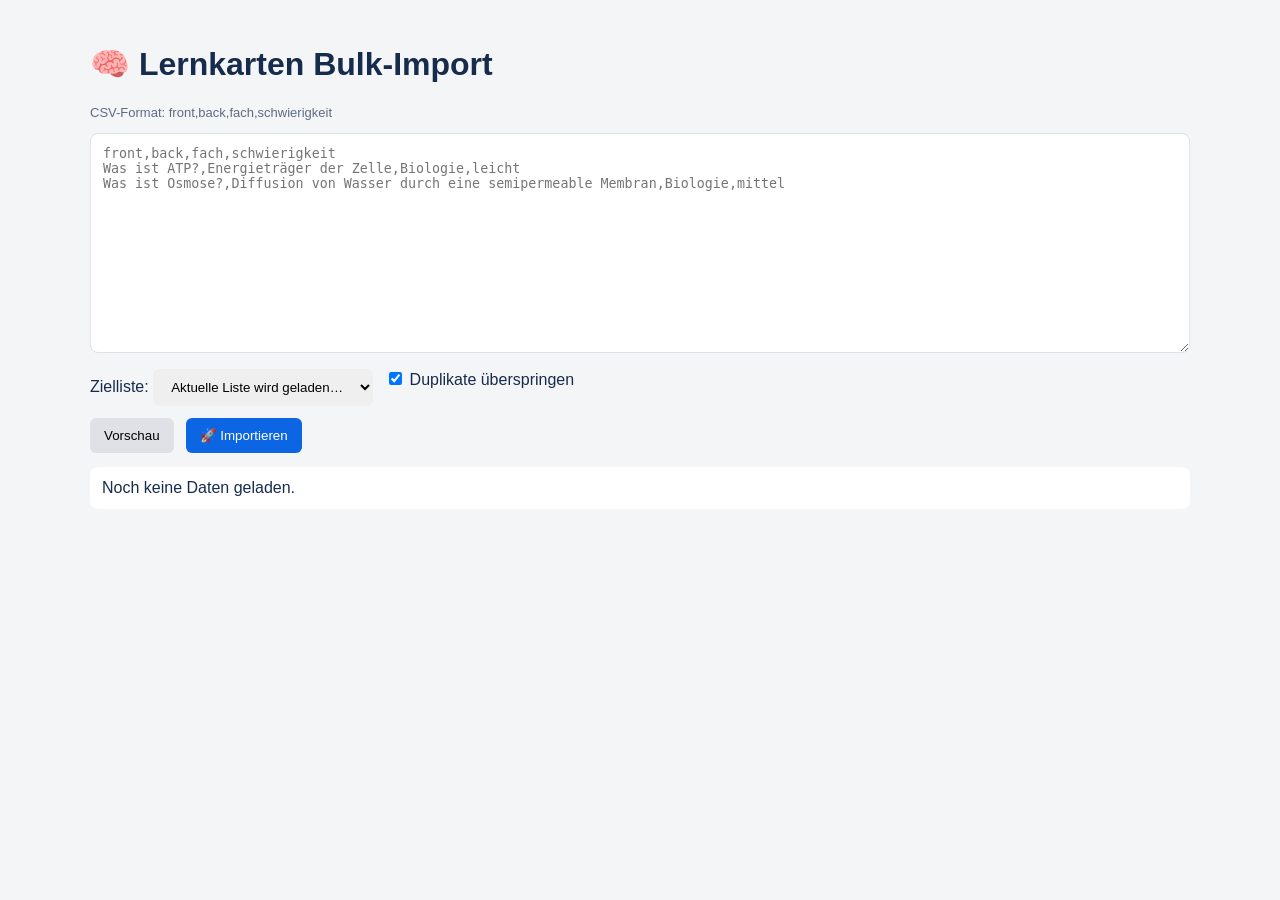
==== importer.html @ 26b733f9 "Update Trello card importer structure" ====
<!doctype html>
<html lang="de">
<head>
<meta charset="utf-8">
<meta name="viewport" content="width=device-width,initial-scale=1">
<title>Lernkarten Import</title>
<style>
body{font-family:-apple-system,BlinkMacSystemFont,"Segoe UI",sans-serif;margin:0;background:#f4f5f7;color:#172b4d}
main{max-width:1100px;margin:auto;padding:24px}
textarea{width:100%;min-height:220px;box-sizing:border-box;padding:12px;border:1px solid #dfe1e6;border-radius:8px;font-family:monospace}
.row{display:flex;gap:12px;flex-wrap:wrap;margin:12px 0}
button,select{padding:10px 14px;border:0;border-radius:6px;cursor:pointer}
button.primary{background:#0c66e4;color:#fff}
button.secondary{background:#dfe1e6}
table{width:100%;border-collapse:collapse;background:#fff;margin-top:16px}
th,td{border-bottom:1px solid #eee;text-align:left;padding:9px;vertical-align:top}
#status{margin-top:14px;padding:12px;background:#fff;border-radius:8px}
.small{color:#5e6c84;font-size:13px}
</style>
</head>
<body>
<main>
<h1>🧠 Lernkarten Bulk-Import</h1>
<p class="small">CSV-Format: front,back,fach,schwierigkeit</p>

<textarea id="input" placeholder="front,back,fach,schwierigkeit
Was ist ATP?,Energieträger der Zelle,Biologie,leicht
Was ist Osmose?,Diffusion von Wasser durch eine semipermeable Membran,Biologie,mittel"></textarea>

<div class="row">
  <label>Zielliste:
    <select id="list"><option>Aktuelle Liste wird geladen…</option></select>
  </label>
  <label><input type="checkbox" id="skipDuplicates" checked> Duplikate überspringen</label>
</div>

<div class="row">
  <button class="secondary" id="preview">Vorschau</button>
  <button class="primary" id="import">🚀 Importieren</button>
</div>

<div id="status">Noch keine Daten geladen.</div>
<table id="previewTable" hidden>
<thead><tr><th>#</th><th>Vorderseite</th><th>Rückseite</th><th>Fach</th><th>Level</th></tr></thead>
<tbody></tbody>
</table>
</main>

<script src="https://p.trellocdn.com/power-up.min.js"></script>
<script>
const t = TrelloPowerUp.iframe();
let parsed = [];

function parseCSV(text) {
  const lines = text.trim().split(/\r?\n/).filter(Boolean);
  if (!lines.length) return [];
  const header = lines.shift().split(",").map(x=>x.trim().toLowerCase());
  return lines.map(line => {
    // Demo parser: simple CSV. Für Produktivbetrieb papaparse o.ä. verwenden.
    const cells = line.split(",").map(x=>x.trim());
    const o = {};
    header.forEach((h,i)=>o[h]=cells[i] || "");
    return o;
  }).filter(x=>x.front && x.back);
}

async function api() {
  return await t.getRestApi();
}

async function loadLists() {
  try {
    const c = await api();
    const ctx = t.getContext();
    const lists = await c.get("/boards/" + ctx.board + "/lists", { fields:"id,name" });
    const select = document.getElementById("list");
    select.innerHTML = "";
    lists.forEach(l => {
      const o = document.createElement("option");
      o.value = l.id; o.textContent = l.name;
      select.appendChild(o);
    });
    document.getElementById("status").textContent = lists.length
      ? "Zielliste auswählen und Vorschau öffnen."
      : "Keine Listen gefunden.";
  } catch(e) {
    document.getElementById("status").textContent =
      "Trello-Zugriff fehlt oder ist nicht autorisiert. Öffne das Power-Up erneut und autorisiere es.";
  }
}

function renderPreview() {
  parsed = parseCSV(document.getElementById("input").value);
  const tbody = document.querySelector("#previewTable tbody");
  tbody.innerHTML = "";
  parsed.forEach((x,i)=>{
    const tr=document.createElement("tr");
    [i+1,x.front,x.back,x.fach||"",x.schwierigkeit||""].forEach(v=>{
      const td=document.createElement("td"); td.textContent=v; tr.appendChild(td);
    });
    tbody.appendChild(tr);
  });
  document.getElementById("previewTable").hidden = !parsed.length;
  document.getElementById("status").textContent =
    parsed.length + " Lernkarten erkannt.";
}

async function importCards() {
  if (!parsed.length) renderPreview();
  if (!parsed.length) return;

  const listId = document.getElementById("list").value;
  const c = await api();
  const status = document.getElementById("status");
  let created=0, skipped=0, failed=0;

  // Für ein echtes Produkt: zuerst bestehende Karten laden und Namen normalisieren.
  let existing = [];
  if (document.getElementById("skipDuplicates").checked) {
    try {
      existing = await c.get("/lists/" + listId + "/cards", { fields:"name" });
    } catch(e) {}
  }
  const names = new Set(existing.map(x => x.name.trim().toLowerCase()));

  for (const card of parsed) {
    const name = card.front.trim();
    if (names.has(name.toLowerCase())) { skipped++; continue; }

    const desc = [
      "## Antwort",
      card.back,
      "",
      "Fach: " + (card.fach || "—"),
      "Schwierigkeit: " + (card.schwierigkeit || "—"),
      "",
      "🧠 Lernkarte"
    ].join("\n");

    try {
      await c.post("/cards", { idList:listId, name, desc });
      names.add(name.toLowerCase());
      created++;
      status.textContent = `Import läuft… ${created + skipped}/${parsed.length}`;
    } catch(e) {
      failed++;
    }
  }

  status.textContent =
    `Fertig: ${created} erstellt · ${skipped} Duplikate übersprungen · ${failed} Fehler`;
}

document.getElementById("preview").onclick=renderPreview;
document.getElementById("import").onclick=importCards;

t.render(() => {
  t.sizeTo({height: 760});
  loadLists();
});
</script>
</body>
</html>
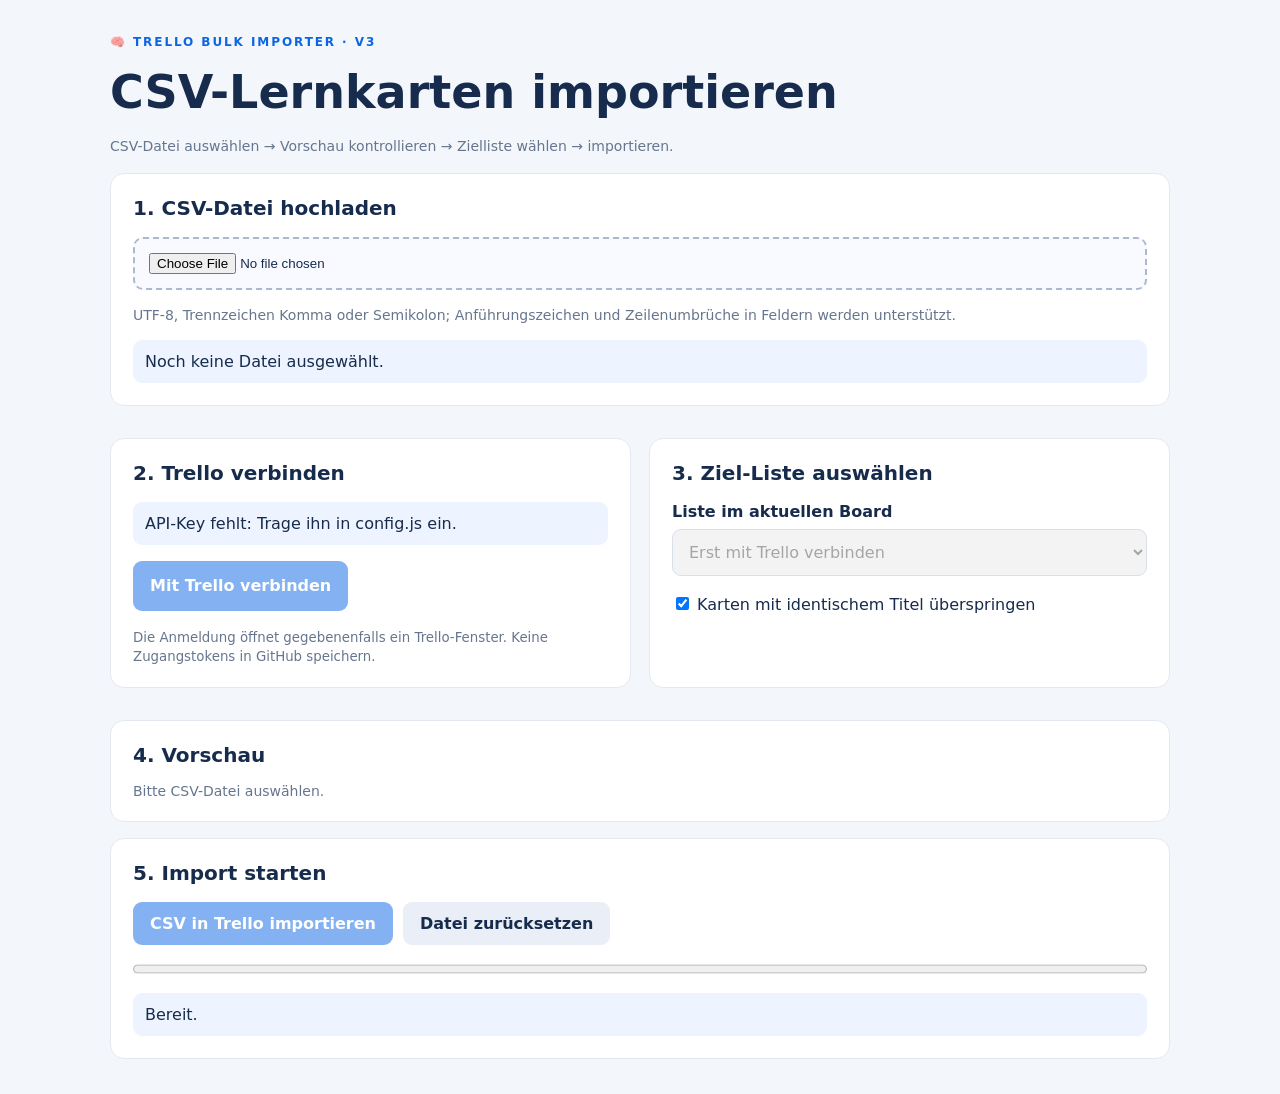
==== commit e78c6eda: "init v3" ====
--- a/importer.html
+++ b/importer.html
@@ -1,163 +1,9 @@
 <!doctype html>
-<html lang="de">
-<head>
-<meta charset="utf-8">
-<meta name="viewport" content="width=device-width,initial-scale=1">
-<title>Lernkarten Import</title>
-<style>
-body{font-family:-apple-system,BlinkMacSystemFont,"Segoe UI",sans-serif;margin:0;background:#f4f5f7;color:#172b4d}
-main{max-width:1100px;margin:auto;padding:24px}
-textarea{width:100%;min-height:220px;box-sizing:border-box;padding:12px;border:1px solid #dfe1e6;border-radius:8px;font-family:monospace}
-.row{display:flex;gap:12px;flex-wrap:wrap;margin:12px 0}
-button,select{padding:10px 14px;border:0;border-radius:6px;cursor:pointer}
-button.primary{background:#0c66e4;color:#fff}
-button.secondary{background:#dfe1e6}
-table{width:100%;border-collapse:collapse;background:#fff;margin-top:16px}
-th,td{border-bottom:1px solid #eee;text-align:left;padding:9px;vertical-align:top}
-#status{margin-top:14px;padding:12px;background:#fff;border-radius:8px}
-.small{color:#5e6c84;font-size:13px}
-</style>
-</head>
-<body>
-<main>
-<h1>🧠 Lernkarten Bulk-Import</h1>
-<p class="small">CSV-Format: front,back,fach,schwierigkeit</p>
-
-<textarea id="input" placeholder="front,back,fach,schwierigkeit
-Was ist ATP?,Energieträger der Zelle,Biologie,leicht
-Was ist Osmose?,Diffusion von Wasser durch eine semipermeable Membran,Biologie,mittel"></textarea>
-
-<div class="row">
-  <label>Zielliste:
-    <select id="list"><option>Aktuelle Liste wird geladen…</option></select>
-  </label>
-  <label><input type="checkbox" id="skipDuplicates" checked> Duplikate überspringen</label>
-</div>
-
-<div class="row">
-  <button class="secondary" id="preview">Vorschau</button>
-  <button class="primary" id="import">🚀 Importieren</button>
-</div>
-
-<div id="status">Noch keine Daten geladen.</div>
-<table id="previewTable" hidden>
-<thead><tr><th>#</th><th>Vorderseite</th><th>Rückseite</th><th>Fach</th><th>Level</th></tr></thead>
-<tbody></tbody>
-</table>
-</main>
-
-<script src="https://p.trellocdn.com/power-up.min.js"></script>
-<script>
-const t = TrelloPowerUp.iframe();
-let parsed = [];
-
-function parseCSV(text) {
-  const lines = text.trim().split(/\r?\n/).filter(Boolean);
-  if (!lines.length) return [];
-  const header = lines.shift().split(",").map(x=>x.trim().toLowerCase());
-  return lines.map(line => {
-    // Demo parser: simple CSV. Für Produktivbetrieb papaparse o.ä. verwenden.
-    const cells = line.split(",").map(x=>x.trim());
-    const o = {};
-    header.forEach((h,i)=>o[h]=cells[i] || "");
-    return o;
-  }).filter(x=>x.front && x.back);
-}
-
-async function api() {
-  return await t.getRestApi();
-}
-
-async function loadLists() {
-  try {
-    const c = await api();
-    const ctx = t.getContext();
-    const lists = await c.get("/boards/" + ctx.board + "/lists", { fields:"id,name" });
-    const select = document.getElementById("list");
-    select.innerHTML = "";
-    lists.forEach(l => {
-      const o = document.createElement("option");
-      o.value = l.id; o.textContent = l.name;
-      select.appendChild(o);
-    });
-    document.getElementById("status").textContent = lists.length
-      ? "Zielliste auswählen und Vorschau öffnen."
-      : "Keine Listen gefunden.";
-  } catch(e) {
-    document.getElementById("status").textContent =
-      "Trello-Zugriff fehlt oder ist nicht autorisiert. Öffne das Power-Up erneut und autorisiere es.";
-  }
-}
-
-function renderPreview() {
-  parsed = parseCSV(document.getElementById("input").value);
-  const tbody = document.querySelector("#previewTable tbody");
-  tbody.innerHTML = "";
-  parsed.forEach((x,i)=>{
-    const tr=document.createElement("tr");
-    [i+1,x.front,x.back,x.fach||"",x.schwierigkeit||""].forEach(v=>{
-      const td=document.createElement("td"); td.textContent=v; tr.appendChild(td);
-    });
-    tbody.appendChild(tr);
-  });
-  document.getElementById("previewTable").hidden = !parsed.length;
-  document.getElementById("status").textContent =
-    parsed.length + " Lernkarten erkannt.";
-}
-
-async function importCards() {
-  if (!parsed.length) renderPreview();
-  if (!parsed.length) return;
-
-  const listId = document.getElementById("list").value;
-  const c = await api();
-  const status = document.getElementById("status");
-  let created=0, skipped=0, failed=0;
-
-  // Für ein echtes Produkt: zuerst bestehende Karten laden und Namen normalisieren.
-  let existing = [];
-  if (document.getElementById("skipDuplicates").checked) {
-    try {
-      existing = await c.get("/lists/" + listId + "/cards", { fields:"name" });
-    } catch(e) {}
-  }
-  const names = new Set(existing.map(x => x.name.trim().toLowerCase()));
-
-  for (const card of parsed) {
-    const name = card.front.trim();
-    if (names.has(name.toLowerCase())) { skipped++; continue; }
-
-    const desc = [
-      "## Antwort",
-      card.back,
-      "",
-      "Fach: " + (card.fach || "—"),
-      "Schwierigkeit: " + (card.schwierigkeit || "—"),
-      "",
-      "🧠 Lernkarte"
-    ].join("\n");
-
-    try {
-      await c.post("/cards", { idList:listId, name, desc });
-      names.add(name.toLowerCase());
-      created++;
-      status.textContent = `Import läuft… ${created + skipped}/${parsed.length}`;
-    } catch(e) {
-      failed++;
-    }
-  }
-
-  status.textContent =
-    `Fertig: ${created} erstellt · ${skipped} Duplikate übersprungen · ${failed} Fehler`;
-}
-
-document.getElementById("preview").onclick=renderPreview;
-document.getElementById("import").onclick=importCards;
-
-t.render(() => {
-  t.sizeTo({height: 760});
-  loadLists();
-});
-</script>
-</body>
-</html>+<html lang="de"><head><meta charset="utf-8"><meta name="viewport" content="width=device-width,initial-scale=1"><title>CSV-Lernkarten importieren</title><link rel="stylesheet" href="style.css"></head><body>
+<main><div class="brand">🧠 TRELLO BULK IMPORTER · V3</div><h1>CSV-Lernkarten importieren</h1><p class="muted">CSV-Datei auswählen → Vorschau kontrollieren → Zielliste wählen → importieren.</p>
+<section class="panel"><h2>1. CSV-Datei hochladen</h2><input id="csvFile" type="file" accept=".csv,text/csv,text/plain"><p class="muted">UTF-8, Trennzeichen Komma oder Semikolon; Anführungszeichen und Zeilenumbrüche in Feldern werden unterstützt.</p><div id="fileInfo" class="status">Noch keine Datei ausgewählt.</div></section>
+<div class="grid"><section class="panel"><h2>2. Trello verbinden</h2><div id="connection" class="status">Verbindung wird geprüft …</div><p><button id="authorize" class="primary" disabled>Mit Trello verbinden</button></p><small>Die Anmeldung öffnet gegebenenfalls ein Trello-Fenster. Keine Zugangstokens in GitHub speichern.</small></section>
+<section class="panel"><h2>3. Ziel-Liste auswählen</h2><label for="list">Liste im aktuellen Board</label><select id="list" disabled><option>Erst mit Trello verbinden</option></select><p><label style="font-weight:400"><input id="skipDuplicates" type="checkbox" checked> Karten mit identischem Titel überspringen</label></p></section></div>
+<section class="panel"><h2>4. Vorschau</h2><div id="summary" class="muted">Bitte CSV-Datei auswählen.</div><div id="preview" class="tablewrap"></div></section>
+<section class="panel"><h2>5. Import starten</h2><div class="row"><button id="import" class="primary" disabled>CSV in Trello importieren</button><button id="reset" class="secondary">Datei zurücksetzen</button></div><progress id="progress" max="100" value="0"></progress><div id="status" class="status">Bereit.</div><div id="errors" class="muted"></div></section>
+</main><script src="./config.js"></script><script src="https://p.trellocdn.com/power-up.min.js"></script><script src="./importer.js"></script></body></html>
--- a/style.css
+++ b/style.css
@@ -0,0 +1 @@
+:root{font-family:Inter,system-ui,-apple-system,BlinkMacSystemFont,"Segoe UI",sans-serif;color:#172b4d;background:#f3f6fb}*{box-sizing:border-box}body{margin:0}main{max-width:1100px;margin:35px auto;padding:0 20px}.landing{max-width:680px;margin:12vh auto;text-align:center;background:white;border:1px solid #e4e9f1;padding:60px 36px;border-radius:22px;box-shadow:0 18px 50px #172b4d0b}.brand{font-size:12px;letter-spacing:.16em;color:#0c66e4;font-weight:800}h1{font-size:clamp(30px,5vw,46px);margin:16px 0}h2{margin-top:0;font-size:20px}p{line-height:1.6}.muted{color:#66768e;font-size:14px}.panel{background:white;border:1px solid #e4e9f1;border-radius:14px;padding:22px;margin:16px 0}.grid{display:grid;grid-template-columns:1fr 1fr;gap:18px}@media(max-width:720px){.grid{grid-template-columns:1fr}}button,.linkbutton{font:inherit;border:0;border-radius:9px;padding:12px 17px;font-weight:700;cursor:pointer;text-decoration:none;display:inline-block}button:disabled{opacity:.5;cursor:not-allowed}.primary{background:#0c66e4;color:white}.secondary{background:#e9eef7;color:#172b4d}.linkbutton{margin:14px 0}input[type=file]{display:block;width:100%;padding:14px;border:2px dashed #aab9cf;border-radius:10px;background:#f8faff}label{display:block;font-weight:700;margin:10px 0 8px}select{width:100%;font:inherit;padding:12px;border:1px solid #c9d3e0;border-radius:9px}.row{display:flex;gap:10px;flex-wrap:wrap;align-items:center}.status{background:#edf4ff;border-radius:9px;padding:12px;white-space:pre-wrap;margin-top:14px}.tablewrap{overflow:auto;max-height:380px}table{border-collapse:collapse;width:100%;font-size:14px}th,td{text-align:left;padding:11px;border-bottom:1px solid #e6eaf1;vertical-align:top}th{background:#f5f7fb;position:sticky;top:0}progress{width:100%;height:18px;margin-top:15px}small{color:#66768e}
